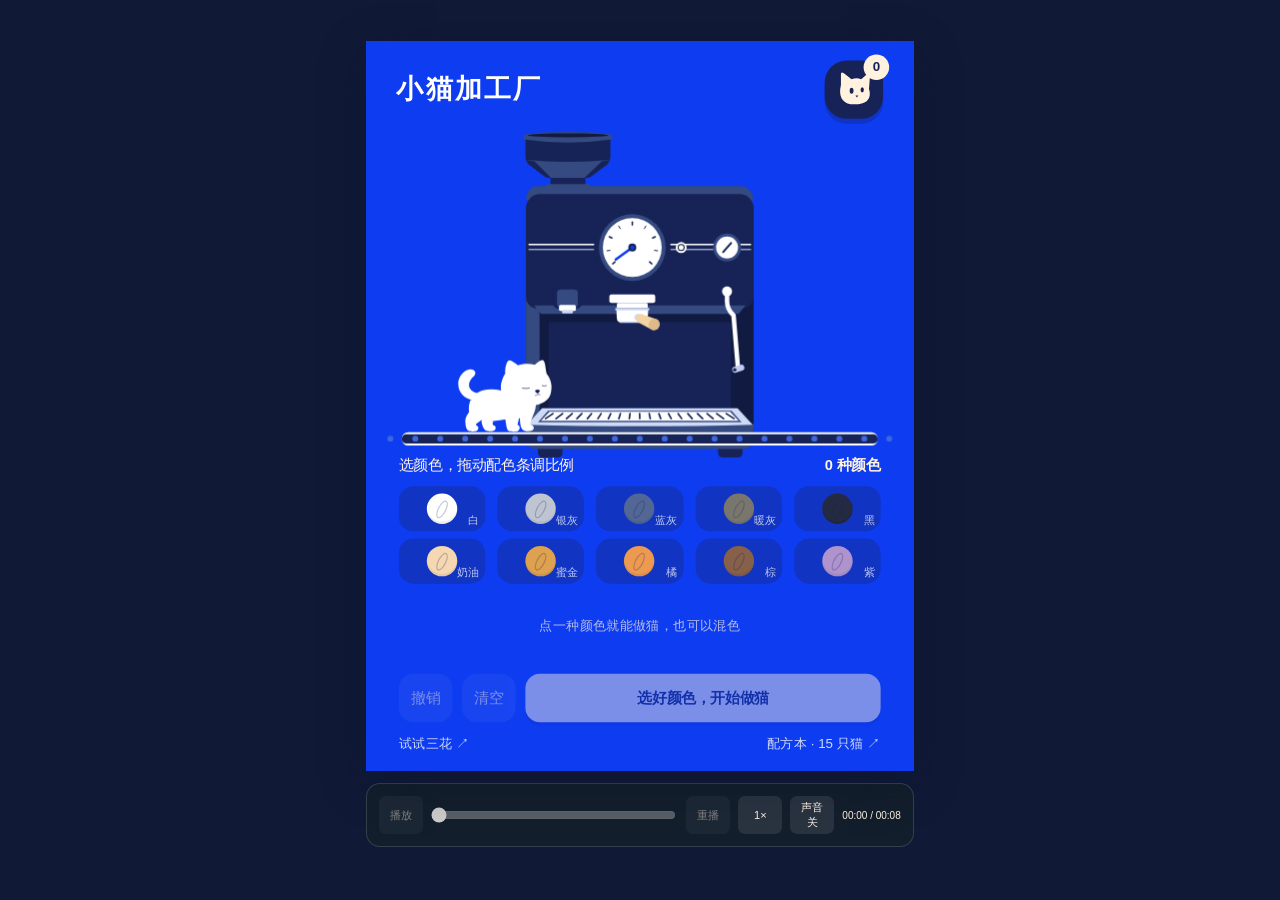
==== 游戏/index.html @ e706a5e5 "精简游戏文案并居中猫卡与关闭按钮" ====
<!doctype html>
<html lang="zh-CN">
<head>
  <meta charset="utf-8">
  <meta name="viewport" content="width=device-width, initial-scale=1, viewport-fit=cover">
  <meta name="theme-color" content="#0E3CF1">
  <title>小猫加工厂 · 调一只你的猫</title>
  <link rel="stylesheet" href="style.css">
</head>
<body>
  <main id="game-shell">
    <div id="factory-viewport"><section id="factory" aria-label="小猫加工厂">
      <canvas id="factory-art" width="900" height="1200" aria-label="咖啡机与等待加工的白猫"></canvas>
      <header class="game-header">
        <div><h1>小猫加工厂</h1></div>
        <button id="collection-open" class="collection-button" aria-label="打开猫饼收藏夹">
          <svg viewBox="0 0 44 44" aria-hidden="true"><path d="M8 19 8 8Q8 5 11 7L19 13Q24 11 29 13L36 7Q38 6 38 10L37 23Q41 37 26 39L18 39Q4 36 8 19Z" fill="currentColor"/><ellipse cx="19" cy="25" rx="2" ry="3" fill="#172356"/><ellipse cx="30" cy="24" rx="1.7" ry="2.7" fill="#172356"/><path d="m23 30 3 0-1.5 2Z" fill="#172356"/></svg>
          <span id="collection-count">0</span>
        </button>
      </header>
      <section id="mix-panel" class="mix-panel" aria-label="豆子色盘">
        <div class="mix-heading"><span id="mix-label">选颜色，拖动配色条调比例</span><strong id="bean-count">0 种颜色</strong></div>
        <div id="palette" class="palette"></div>
        <div id="ratio-controls" class="ratio-controls" aria-label="颜色比例"></div>
        <div class="mix-actions"><button id="undo" class="quiet">撤销</button><button id="clear" class="quiet">清空</button><button id="start" class="primary" disabled>选好颜色，开始做猫</button></div>
        <div class="recipe-links"><button id="try-recipe" class="recipe-tip">试试三花 ↗</button><button id="recipes-open" class="recipe-tip">配方本 · 15 只猫 ↗</button></div>
      </section>
      <section id="making-panel" class="making-panel" hidden>
        <h2 id="making-status">正在磨豆</h2>
        <div id="batch-colors" class="batch-colors"></div>
        <button id="result-open" class="primary" hidden>查看猫卡</button>
        <button id="next-batch" class="quiet" hidden>再做一只</button>
      </section>
    </section></div>
    <div id="game-controls" class="playback" role="group" aria-label="制作过程播放控制">
      <button id="pause" disabled>暂停</button><input id="progress" type="range" min="0" max="8" step="0.01" value="0" aria-label="制作进度" disabled>
      <button id="replay" disabled>重播</button><button id="speed">1×</button><button id="audio" aria-pressed="false">声音关</button><output id="clock">00:00 / 00:08</output>
    </div>
  </main>
  <section id="recipes-modal" class="overlay" role="dialog" aria-modal="true" aria-labelledby="recipes-title" hidden>
    <div class="collection-sheet"><header><div><span class="eyebrow">选一只，调好它的颜色</span><h2 id="recipes-title">配方本</h2></div><button id="recipes-close" class="close" aria-label="关闭配方本">×</button></header>
    <p class="recipe-help">比例接近就能做出来。点击「使用配方」会替你调好颜色，再点开始制作。</p><div id="recipe-list" class="recipe-list"></div></div>
  </section>
  <section id="collection" class="overlay" role="dialog" aria-modal="true" aria-labelledby="collection-title" hidden>
    <div class="collection-sheet"><header><div><span class="eyebrow">每一只，都是你调出来的</span><h2 id="collection-title">猫饼收藏夹</h2></div><button id="collection-close" class="close" aria-label="关闭收藏夹">×</button></header>
      <p id="collection-summary"></p><div id="puck-grid" class="puck-grid"></div><p id="empty-collection">还没有猫饼。<br>调好第一杯颜色，就能带一只回家。</p>
      <nav class="page-nav" aria-label="收藏翻页"><button id="prev-page" class="quiet">上一页</button><span id="page-label">1 / 1</span><button id="next-page" class="quiet">下一页</button></nav>
      <button id="retry-storage" class="quiet" hidden>重试保存收藏</button>
      <p id="storage-note" class="storage-note">收藏保存在当前设备，喜欢的猫卡记得保存。</p>
    </div>
  </section>
  <section id="card-modal" class="overlay card-overlay" role="dialog" aria-modal="true" aria-labelledby="card-heading" hidden>
    <div class="card-sheet"><h2 id="card-heading" class="visually-hidden">你的新朋友</h2>
      <div class="card-frame"><canvas id="cat-card" width="900" height="1200" aria-label="猫咪收藏卡"></canvas><button id="card-close" class="close" aria-label="关闭猫卡">×</button></div>
      <div class="card-actions"><button id="save-card" class="primary">保存猫卡</button><button id="card-next" class="secondary">再做一只</button></div>
      <p id="save-status" aria-live="polite"></p>
    </div>
  </section>
  <div id="toast" role="status" aria-live="polite"></div>
  <img id="coffee-bean-art" src="../assets/coffee-bean.png" alt="" hidden>
  <script src="../timeline.js"></script><script src="rules.js"></script><script src="custom-art.js"></script><script src="../cat.js"></script>
  <script src="../assets/audio/clips.js"></script><script src="../sound.js"></script><script src="../scene.js"></script>
  <script src="storage.js"></script><script src="game.js"></script>
</body>
</html>
---- 游戏/style.css ----
:root{color-scheme:light;font-family:-apple-system,BlinkMacSystemFont,'PingFang SC','Microsoft YaHei',sans-serif;color:#fff;background:#0E3CF1;--navy:#172356;--cream:#FFF3DF}
*{box-sizing:border-box}body{margin:0;min-height:100vh;padding:12px 12px 24px;padding-top:calc(12px + env(safe-area-inset-top,0px));padding-bottom:calc(24px + env(safe-area-inset-bottom,0px))}button,input{font:inherit}button{cursor:pointer;border:0;touch-action:manipulation}button:disabled{cursor:default;opacity:.45}button:focus-visible,input:focus-visible{outline:3px solid #F9CD77;outline-offset:3px}[hidden]{display:none!important}h1,h2,p{margin:0}button{transition:transform .12s,background .12s}button:active:not(:disabled){transform:scale(.96)}
#game-shell{max-width:580px;margin:0 auto}#factory{position:relative;width:100%;aspect-ratio:3/4;isolation:isolate}#factory-art{position:absolute;width:100%;height:100%;left:0;top:0}.game-header{position:absolute;top:16px;left:22px;right:22px;display:flex;align-items:center;justify-content:space-between}.eyebrow{display:block;font-size:10px;letter-spacing:2px;opacity:.65;margin-bottom:5px}h1{font-size:22px;font-weight:650;letter-spacing:2px}.collection-button{position:relative;border-radius:18px;background:#172356;color:var(--cream);width:52px;height:52px;box-shadow:0 4px 0 rgba(17,27,66,.25)}.collection-button svg{width:35px;height:35px}.collection-button span{position:absolute;right:-5px;top:-5px;min-width:21px;height:21px;background:var(--cream);color:var(--navy);border-radius:20px;font-size:11px;line-height:21px;font-weight:700}
.mix-panel{position:absolute;bottom:10px;left:6%;right:6%;color:var(--cream)}.mix-heading{display:flex;align-items:center;justify-content:space-between;font-size:12px;margin-bottom:10px}.mix-heading strong{font-size:15px;font-variant-numeric:tabular-nums}.palette{display:grid;grid-template-columns:repeat(5,1fr);gap:7px 11px}.swatch{position:relative;height:45px;border-radius:12px;background:rgba(23,35,86,.30);display:flex;align-items:center;justify-content:center;color:white}.swatch .color{width:28px;height:28px;border-radius:50%;background:var(--bean);box-shadow:inset 0 -2px 0 rgba(0,0,0,.07)}.swatch .color::after{content:'';display:block;width:5px;height:14px;border:1.2px solid rgba(23,35,86,.26);border-radius:50%;transform:rotate(27deg);margin:6px auto}.swatch small{position:absolute;bottom:2px;right:5px;font-size:9px;opacity:.72}.swatch b{position:absolute;right:2px;top:-3px;background:var(--cream);color:var(--navy);border-radius:12px;font-size:10px;line-height:17px;min-width:17px}.swatch[aria-pressed=true]{box-shadow:inset 0 0 0 1px rgba(255,255,255,.6);background:rgba(255,255,255,.13)}.mix-actions{display:flex;align-items:center;margin-top:11px}.mix-actions>*+*{margin-left:8px}.primary,.secondary,.quiet{min-height:42px;padding:9px 15px;border-radius:12px;font-size:12px}.primary{background:var(--cream);color:var(--navy);font-weight:700;box-shadow:0 3px 0 rgba(17,27,66,.16)}.mix-actions .primary{flex:1;padding-left:4px;padding-right:4px}.quiet{color:inherit;background:rgba(255,255,255,.10);padding-left:10px;padding-right:10px}.secondary{color:var(--cream);background:var(--navy)}.recipe-tip{background:none;color:#CFDAF7;font-size:10px;width:100%;margin-top:9px;min-height:20px}.making-panel{position:absolute;bottom:54px;left:10%;right:10%;text-align:center}.making-panel h2{font-size:22px;margin:10px 0 17px}.making-panel button{margin:14px 4px 0}.batch-colors{display:flex;justify-content:center}.batch-colors span{display:flex;align-items:center;margin:0 8px;font-size:12px}.batch-colors i{width:18px;height:18px;border-radius:50%;margin-right:7px}
.playback{margin-top:8px;display:flex;align-items:center;flex-wrap:wrap;padding:10px 12px;border:1px solid rgba(255,255,255,.15);border-radius:14px;background:rgba(21,32,43,.79);color:#fff5e5;font-size:12px;transition:opacity .18s}.playback>*+*{margin-left:8px}.playback button{background:rgba(255,255,255,.094);color:inherit;border-radius:7px;min-height:38px;flex:0 0 44px;font-size:11px}.playback input{min-width:0;flex:1;height:38px;accent-color:#f3c680;touch-action:none}.playback output{white-space:nowrap;font-size:10px}.playback.is-hidden{opacity:0;pointer-events:none}#audio[aria-pressed=true]{background:#f3c680;color:#172356}
.overlay{position:fixed;z-index:10;inset:0;background:rgba(8,17,55,.62);display:flex;align-items:center;justify-content:center;padding:20px;padding-top:calc(20px + env(safe-area-inset-top,0px));padding-bottom:calc(20px + env(safe-area-inset-bottom,0px));overflow:auto;overscroll-behavior:contain}.collection-sheet{background:#0E3CF1;border:1px solid rgba(255,255,255,.2);border-radius:28px;padding:25px;max-width:590px;width:100%;max-height:100%;overflow:auto;box-shadow:0 20px 100px rgba(0,0,0,.24)}.collection-sheet header,.card-top{display:flex;align-items:center;justify-content:space-between}.collection-sheet h2{font-size:23px}.close{width:44px;height:44px;border-radius:50%;background:rgba(255,255,255,.1);color:inherit;font-size:27px}.collection-sheet header .eyebrow{font-size:9px;letter-spacing:1px}#collection-summary{font-size:12px;opacity:.7;margin:20px 0}.puck-grid{display:grid;grid-template-columns:repeat(5,minmax(0,1fr));gap:22px 5px;min-height:120px}.puck-button{padding:0;border:0;background:none;color:var(--cream);min-height:70px;min-width:0;position:relative}.puck-button canvas{width:100%;height:auto;display:block}.puck-button span{display:block;font-size:10px;white-space:nowrap;overflow:hidden;text-overflow:ellipsis;margin-top:4px}.puck-button small{position:absolute;right:0;top:0;font-size:9px;background:#172356;padding:3px 5px;border-radius:10px}.page-nav{display:flex;justify-content:space-between;align-items:center;margin-top:28px;font-size:12px}.storage-note{font-size:10px;line-height:1.8;opacity:.62;margin-top:20px}.storage-note.warning{color:#F9CD77;opacity:1}#empty-collection{text-align:center;font-size:14px;line-height:2;padding:22px 0}
.card-overlay{z-index:20}.card-sheet{width:370px;width:min(370px,calc((100vh - 160px - env(safe-area-inset-top,0px) - env(safe-area-inset-bottom,0px)) * .75));max-width:100%;display:flex;flex-direction:column;align-items:stretch;flex-shrink:0}.card-frame{position:relative;width:100%;aspect-ratio:3/4}#cat-card{display:block;width:100%;height:auto;aspect-ratio:3/4;border-radius:18px;box-shadow:0 14px 60px rgba(0,0,0,.24)}#card-close{position:absolute;top:6px;right:6px;width:32px;height:32px;border-radius:50%;background:#FFF3DF;color:#172356;font-size:25px;line-height:1;display:grid;place-items:center}.visually-hidden{position:absolute;width:1px;height:1px;padding:0;overflow:hidden;clip:rect(0,0,0,0);white-space:nowrap;border:0}.card-actions{display:flex;margin-top:14px;flex-shrink:0}.card-actions button{flex:1}.card-actions button+button{margin-left:10px}#save-status{text-align:center;font-size:11px;line-height:1.5;min-height:0;margin-top:10px}#save-status:empty{display:none}@supports(height:100dvh){.card-sheet{width:min(370px,calc((100dvh - 160px - env(safe-area-inset-top,0px) - env(safe-area-inset-bottom,0px)) * .75))}}#toast{position:fixed;z-index:30;bottom:30px;left:50%;transform:translate(-50%,12px);background:var(--cream);color:var(--navy);border-radius:12px;padding:12px 18px;font-size:12px;max-width:88vw;opacity:0;pointer-events:none;transition:opacity .18s,transform .18s;box-shadow:0 5px 25px rgba(0,0,0,.15)}#toast.visible{opacity:1;transform:translate(-50%,0)}
@media(max-width:720px){.playback input{order:1}.playback #pause{order:0}.playback #clock{order:2}.playback::after{content:'';flex-basis:100%;height:7px;order:3}.playback #replay{order:4;margin-left:0}.playback #speed{order:5}.playback #audio{order:6}}
@media(max-width:420px){body{padding-left:0;padding-right:0;padding-top:0}.game-header{top:14px;left:22px;right:22px}h1{font-size:19px}.game-header .eyebrow{display:none}.collection-button{width:46px;height:46px}.mix-panel{left:5%;right:5%;bottom:0}.mix-heading{margin-bottom:7px}.palette{gap:5px 9px}.swatch{height:38px}.swatch .color{width:25px;height:25px}.swatch .color::after{margin-top:5px}.mix-actions{margin-top:8px}.recipe-tip{margin-top:5px}.playback{margin:12px 14px 0}.collection-sheet{padding:19px 14px}.overlay{padding-left:12px;padding-right:12px}.making-panel{bottom:40px}}
@media(max-width:350px){.swatch{height:33px}.mix-heading{font-size:10px}.primary,.quiet{min-height:38px;font-size:11px}.recipe-tip{font-size:9px;margin-top:2px}.game-header .eyebrow{font-size:8px}}
@media(hover:none),(pointer:coarse){.playback.is-hidden{opacity:1;pointer-events:auto}}
@media(prefers-reduced-motion:reduce){*{transition:none!important}}
@media(min-width:721px){#game-shell{max-width:580px;max-width:min(580px,max(440px,calc((100vh - 140px)*.75)))}}
/* One fixed design frame: UI and artwork scale together at exactly 3:4. */
:root{background:#101936}body{padding:12px 12px 24px;padding-top:calc(12px + env(safe-area-inset-top,0px));padding-bottom:calc(24px + env(safe-area-inset-bottom,0px))}
#game-shell{max-width:none}#factory-viewport{position:relative;overflow:hidden;background:#0E3CF1;box-shadow:0 12px 45px #080f2540}#factory{width:450px;height:600px;aspect-ratio:3/4;transform-origin:top left;overflow:hidden}
.game-header{top:16px;left:25px;right:25px}h1{font-size:22px}.game-header .eyebrow{display:block;font-size:10px}.collection-button{width:48px;height:48px}
.mix-panel{left:6%;right:6%;bottom:12px}.mix-heading{font-size:12px;margin-bottom:8px}.mix-heading strong{font-size:12px}.palette{gap:6px 10px}.swatch{height:37px}.swatch .color{width:25px;height:25px}.swatch .color::after{margin-top:5px}.swatch b{font-size:9px;min-width:24px;padding:0 3px}.mix-actions{margin-top:9px}.primary,.quiet{min-height:40px;font-size:12px}
.ratio-controls{height:65px;padding-top:7px}.ratio-empty{font-size:11px;opacity:.7;text-align:center;padding-top:20px}.ratio-labels{display:flex;align-items:center;justify-content:space-between;height:30px;font-size:11px}.ratio-labels>span{display:flex;align-items:center;white-space:nowrap}.ratio-labels button{width:26px;height:28px;background:none;color:#CFDAF7;font-size:19px}.ratio-bar{position:relative;display:flex;height:16px;border-radius:8px;box-shadow:0 0 0 1px #ffffff40;margin:5px 0}.ratio-bar>span:first-child{border-radius:8px 0 0 8px}.ratio-bar>span:last-of-type{border-radius:0 8px 8px 0}.ratio-bar>span:only-child{border-radius:8px}.ratio-handle{position:absolute;top:-12px;width:36px;height:40px;padding:0;transform:translateX(-50%);border-radius:12px;background:none;touch-action:none}.ratio-handle::after{content:'';display:block;margin:auto;width:9px;height:28px;background:#FFF3DF;border:2px solid #172356;border-radius:5px;box-shadow:0 2px 5px #17235660}.ratio-handle:active:not(:disabled){transform:translateX(-50%)}
.recipe-links{display:flex;justify-content:space-between}.recipe-tip{width:auto;margin-top:6px;font-size:11px;min-height:22px;padding:0}.recipe-help{font-size:12px;line-height:1.8;opacity:.75;margin:16px 0}.recipe-row{display:flex;align-items:center;justify-content:space-between;gap:10px;padding:14px 0;border-top:1px solid #ffffff26}.recipe-row strong{font-size:14px;font-weight:600}.recipe-row button{white-space:nowrap;font-size:11px;min-height:38px;padding:8px 11px}.recipe-colors{display:flex;flex-wrap:wrap;gap:6px 10px;margin-top:8px;font-size:10px;color:#D8E1FF}.recipe-colors span{display:flex;align-items:center}.recipe-colors i{display:inline-block;width:11px;height:11px;border-radius:50%;margin-right:4px}.playback{margin:12px 0 0}.making-panel{bottom:64px}

/* Center the full game and the card/action group in their available page area. */
body{display:flex;align-items:center;justify-content:center;min-height:100vh;min-height:100dvh}#game-shell{flex-shrink:0}.card-overlay{align-items:center;justify-content:center}
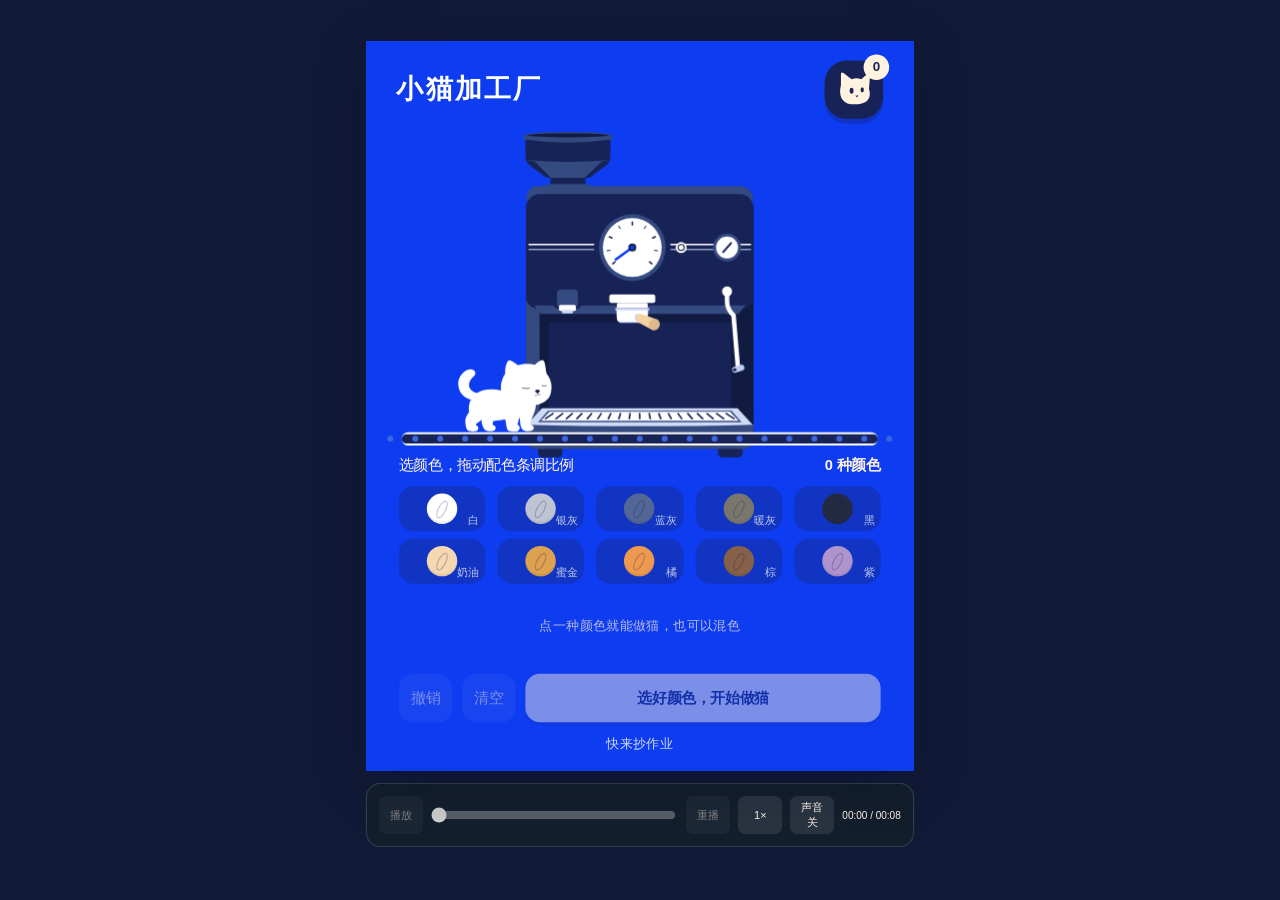
==== commit 5c684ce7: "将底部配方入口精简为居中的快来抄作业" ====
--- a/游戏/index.html
+++ b/游戏/index.html
@@ -23,7 +23,7 @@
         <div id="palette" class="palette"></div>
         <div id="ratio-controls" class="ratio-controls" aria-label="颜色比例"></div>
         <div class="mix-actions"><button id="undo" class="quiet">撤销</button><button id="clear" class="quiet">清空</button><button id="start" class="primary" disabled>选好颜色，开始做猫</button></div>
-        <div class="recipe-links"><button id="try-recipe" class="recipe-tip">试试三花 ↗</button><button id="recipes-open" class="recipe-tip">配方本 · 15 只猫 ↗</button></div>
+        <div class="recipe-links"><button id="recipes-open" class="recipe-tip">快来抄作业</button></div>
       </section>
       <section id="making-panel" class="making-panel" hidden>
         <h2 id="making-status">正在磨豆</h2>
--- a/游戏/style.css
+++ b/游戏/style.css
@@ -17,7 +17,7 @@
 .game-header{top:16px;left:25px;right:25px}h1{font-size:22px}.game-header .eyebrow{display:block;font-size:10px}.collection-button{width:48px;height:48px}
 .mix-panel{left:6%;right:6%;bottom:12px}.mix-heading{font-size:12px;margin-bottom:8px}.mix-heading strong{font-size:12px}.palette{gap:6px 10px}.swatch{height:37px}.swatch .color{width:25px;height:25px}.swatch .color::after{margin-top:5px}.swatch b{font-size:9px;min-width:24px;padding:0 3px}.mix-actions{margin-top:9px}.primary,.quiet{min-height:40px;font-size:12px}
 .ratio-controls{height:65px;padding-top:7px}.ratio-empty{font-size:11px;opacity:.7;text-align:center;padding-top:20px}.ratio-labels{display:flex;align-items:center;justify-content:space-between;height:30px;font-size:11px}.ratio-labels>span{display:flex;align-items:center;white-space:nowrap}.ratio-labels button{width:26px;height:28px;background:none;color:#CFDAF7;font-size:19px}.ratio-bar{position:relative;display:flex;height:16px;border-radius:8px;box-shadow:0 0 0 1px #ffffff40;margin:5px 0}.ratio-bar>span:first-child{border-radius:8px 0 0 8px}.ratio-bar>span:last-of-type{border-radius:0 8px 8px 0}.ratio-bar>span:only-child{border-radius:8px}.ratio-handle{position:absolute;top:-12px;width:36px;height:40px;padding:0;transform:translateX(-50%);border-radius:12px;background:none;touch-action:none}.ratio-handle::after{content:'';display:block;margin:auto;width:9px;height:28px;background:#FFF3DF;border:2px solid #172356;border-radius:5px;box-shadow:0 2px 5px #17235660}.ratio-handle:active:not(:disabled){transform:translateX(-50%)}
-.recipe-links{display:flex;justify-content:space-between}.recipe-tip{width:auto;margin-top:6px;font-size:11px;min-height:22px;padding:0}.recipe-help{font-size:12px;line-height:1.8;opacity:.75;margin:16px 0}.recipe-row{display:flex;align-items:center;justify-content:space-between;gap:10px;padding:14px 0;border-top:1px solid #ffffff26}.recipe-row strong{font-size:14px;font-weight:600}.recipe-row button{white-space:nowrap;font-size:11px;min-height:38px;padding:8px 11px}.recipe-colors{display:flex;flex-wrap:wrap;gap:6px 10px;margin-top:8px;font-size:10px;color:#D8E1FF}.recipe-colors span{display:flex;align-items:center}.recipe-colors i{display:inline-block;width:11px;height:11px;border-radius:50%;margin-right:4px}.playback{margin:12px 0 0}.making-panel{bottom:64px}
+.recipe-links{display:flex;justify-content:center}.recipe-tip{width:auto;margin-top:6px;font-size:11px;min-height:22px;padding:0}.recipe-help{font-size:12px;line-height:1.8;opacity:.75;margin:16px 0}.recipe-row{display:flex;align-items:center;justify-content:space-between;gap:10px;padding:14px 0;border-top:1px solid #ffffff26}.recipe-row strong{font-size:14px;font-weight:600}.recipe-row button{white-space:nowrap;font-size:11px;min-height:38px;padding:8px 11px}.recipe-colors{display:flex;flex-wrap:wrap;gap:6px 10px;margin-top:8px;font-size:10px;color:#D8E1FF}.recipe-colors span{display:flex;align-items:center}.recipe-colors i{display:inline-block;width:11px;height:11px;border-radius:50%;margin-right:4px}.playback{margin:12px 0 0}.making-panel{bottom:64px}
 
 /* Center the full game and the card/action group in their available page area. */
 body{display:flex;align-items:center;justify-content:center;min-height:100vh;min-height:100dvh}#game-shell{flex-shrink:0}.card-overlay{align-items:center;justify-content:center}
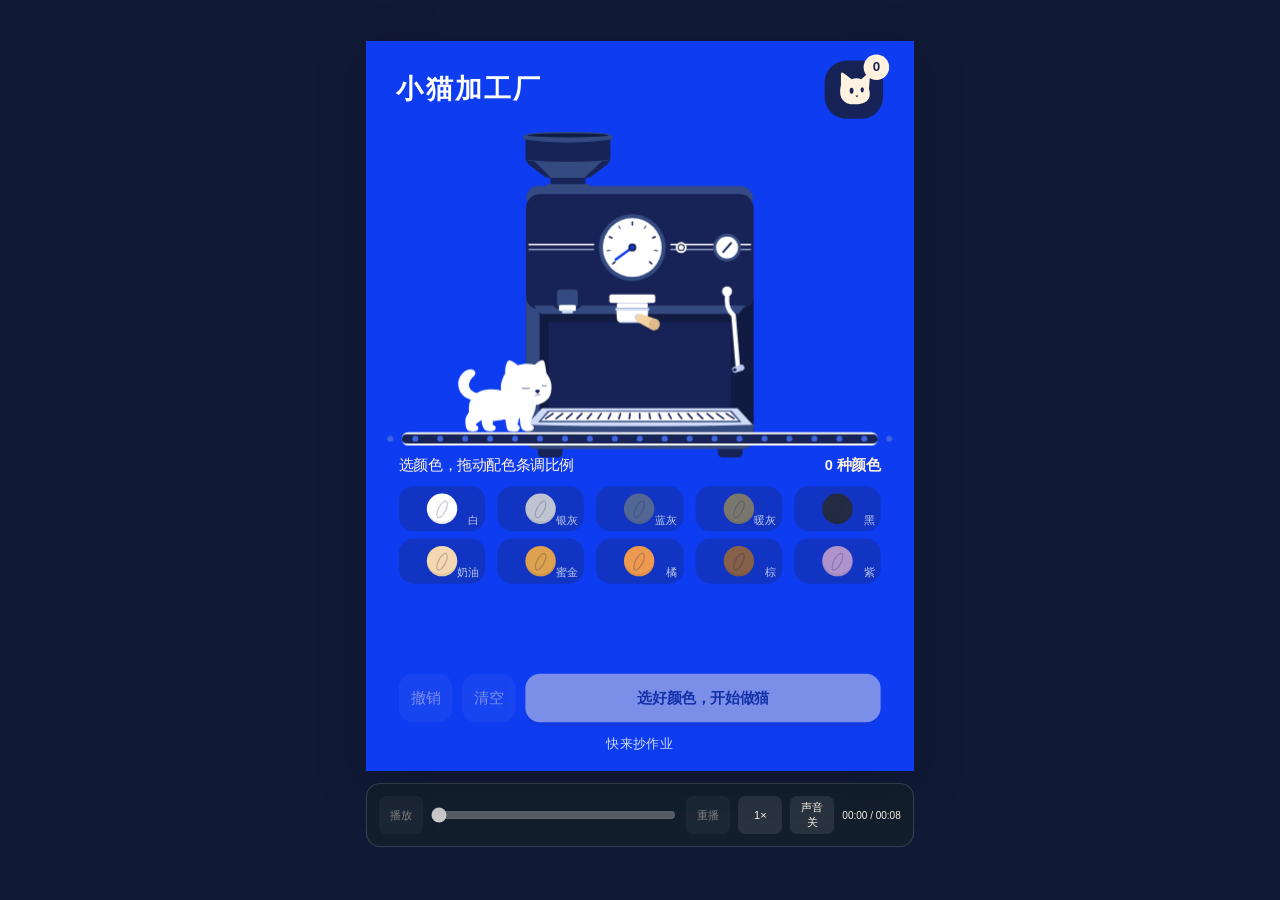
==== commit 34918697: "重排游戏收饼动作并将弹窗限制在竖版画面内" ====
--- a/游戏/index.html
+++ b/游戏/index.html
@@ -13,7 +13,7 @@
       <canvas id="factory-art" width="900" height="1200" aria-label="咖啡机与等待加工的白猫"></canvas>
       <header class="game-header">
         <div><h1>小猫加工厂</h1></div>
-        <button id="collection-open" class="collection-button" aria-label="打开猫饼收藏夹">
+        <button id="collection-open" class="collection-button" aria-label="打开猫咪收藏夹">
           <svg viewBox="0 0 44 44" aria-hidden="true"><path d="M8 19 8 8Q8 5 11 7L19 13Q24 11 29 13L36 7Q38 6 38 10L37 23Q41 37 26 39L18 39Q4 36 8 19Z" fill="currentColor"/><ellipse cx="19" cy="25" rx="2" ry="3" fill="#172356"/><ellipse cx="30" cy="24" rx="1.7" ry="2.7" fill="#172356"/><path d="m23 30 3 0-1.5 2Z" fill="#172356"/></svg>
           <span id="collection-count">0</span>
         </button>
@@ -31,22 +31,17 @@
         <button id="result-open" class="primary" hidden>查看猫卡</button>
         <button id="next-batch" class="quiet" hidden>再做一只</button>
       </section>
-    </section></div>
-    <div id="game-controls" class="playback" role="group" aria-label="制作过程播放控制">
-      <button id="pause" disabled>暂停</button><input id="progress" type="range" min="0" max="8" step="0.01" value="0" aria-label="制作进度" disabled>
-      <button id="replay" disabled>重播</button><button id="speed">1×</button><button id="audio" aria-pressed="false">声音关</button><output id="clock">00:00 / 00:08</output>
-    </div>
-  </main>
+
   <section id="recipes-modal" class="overlay" role="dialog" aria-modal="true" aria-labelledby="recipes-title" hidden>
     <div class="collection-sheet"><header><div><span class="eyebrow">选一只，调好它的颜色</span><h2 id="recipes-title">配方本</h2></div><button id="recipes-close" class="close" aria-label="关闭配方本">×</button></header>
     <p class="recipe-help">比例接近就能做出来。点击「使用配方」会替你调好颜色，再点开始制作。</p><div id="recipe-list" class="recipe-list"></div></div>
   </section>
   <section id="collection" class="overlay" role="dialog" aria-modal="true" aria-labelledby="collection-title" hidden>
-    <div class="collection-sheet"><header><div><span class="eyebrow">每一只，都是你调出来的</span><h2 id="collection-title">猫饼收藏夹</h2></div><button id="collection-close" class="close" aria-label="关闭收藏夹">×</button></header>
+    <div class="collection-sheet"><header><div><h2 id="collection-title">猫咪收藏夹</h2></div><button id="collection-close" class="close" aria-label="关闭收藏夹">×</button></header>
       <p id="collection-summary"></p><div id="puck-grid" class="puck-grid"></div><p id="empty-collection">还没有猫饼。<br>调好第一杯颜色，就能带一只回家。</p>
       <nav class="page-nav" aria-label="收藏翻页"><button id="prev-page" class="quiet">上一页</button><span id="page-label">1 / 1</span><button id="next-page" class="quiet">下一页</button></nav>
       <button id="retry-storage" class="quiet" hidden>重试保存收藏</button>
-      <p id="storage-note" class="storage-note">收藏保存在当前设备，喜欢的猫卡记得保存。</p>
+      <p id="storage-note" class="storage-note" hidden></p>
     </div>
   </section>
   <section id="card-modal" class="overlay card-overlay" role="dialog" aria-modal="true" aria-labelledby="card-heading" hidden>
@@ -56,10 +51,16 @@
       <p id="save-status" aria-live="polite"></p>
     </div>
   </section>
+    </section></div>
+    <div id="game-controls" class="playback" role="group" aria-label="制作过程播放控制">
+      <button id="pause" disabled>暂停</button><input id="progress" type="range" min="0" max="8" step="0.01" value="0" aria-label="制作进度" disabled>
+      <button id="replay" disabled>重播</button><button id="speed">1×</button><button id="audio" aria-pressed="false">声音关</button><output id="clock">00:00 / 00:08</output>
+    </div>
+  </main>
   <div id="toast" role="status" aria-live="polite"></div>
   <img id="coffee-bean-art" src="../assets/coffee-bean.png" alt="" hidden>
   <script src="../timeline.js"></script><script src="rules.js"></script><script src="custom-art.js"></script><script src="../cat.js"></script>
   <script src="../assets/audio/clips.js"></script><script src="../sound.js"></script><script src="../scene.js"></script>
-  <script src="storage.js"></script><script src="game.js"></script>
+  <script src="storage.js"></script><script src="collection-motion.js"></script><script src="game.js"></script>
 </body>
 </html>
--- a/游戏/style.css
+++ b/游戏/style.css
@@ -16,8 +16,16 @@
 #game-shell{max-width:none}#factory-viewport{position:relative;overflow:hidden;background:#0E3CF1;box-shadow:0 12px 45px #080f2540}#factory{width:450px;height:600px;aspect-ratio:3/4;transform-origin:top left;overflow:hidden}
 .game-header{top:16px;left:25px;right:25px}h1{font-size:22px}.game-header .eyebrow{display:block;font-size:10px}.collection-button{width:48px;height:48px}
 .mix-panel{left:6%;right:6%;bottom:12px}.mix-heading{font-size:12px;margin-bottom:8px}.mix-heading strong{font-size:12px}.palette{gap:6px 10px}.swatch{height:37px}.swatch .color{width:25px;height:25px}.swatch .color::after{margin-top:5px}.swatch b{font-size:9px;min-width:24px;padding:0 3px}.mix-actions{margin-top:9px}.primary,.quiet{min-height:40px;font-size:12px}
-.ratio-controls{height:65px;padding-top:7px}.ratio-empty{font-size:11px;opacity:.7;text-align:center;padding-top:20px}.ratio-labels{display:flex;align-items:center;justify-content:space-between;height:30px;font-size:11px}.ratio-labels>span{display:flex;align-items:center;white-space:nowrap}.ratio-labels button{width:26px;height:28px;background:none;color:#CFDAF7;font-size:19px}.ratio-bar{position:relative;display:flex;height:16px;border-radius:8px;box-shadow:0 0 0 1px #ffffff40;margin:5px 0}.ratio-bar>span:first-child{border-radius:8px 0 0 8px}.ratio-bar>span:last-of-type{border-radius:0 8px 8px 0}.ratio-bar>span:only-child{border-radius:8px}.ratio-handle{position:absolute;top:-12px;width:36px;height:40px;padding:0;transform:translateX(-50%);border-radius:12px;background:none;touch-action:none}.ratio-handle::after{content:'';display:block;margin:auto;width:9px;height:28px;background:#FFF3DF;border:2px solid #172356;border-radius:5px;box-shadow:0 2px 5px #17235660}.ratio-handle:active:not(:disabled){transform:translateX(-50%)}
+.ratio-controls{height:65px;padding-top:7px}.ratio-labels{display:flex;align-items:center;justify-content:space-between;height:30px;font-size:11px}.ratio-labels>span{display:flex;align-items:center;white-space:nowrap}.ratio-labels button{width:26px;height:28px;background:none;color:#CFDAF7;font-size:19px}.ratio-bar{position:relative;display:flex;height:16px;border-radius:8px;box-shadow:0 0 0 1px #ffffff40;margin:5px 0}.ratio-bar>span:first-child{border-radius:8px 0 0 8px}.ratio-bar>span:last-of-type{border-radius:0 8px 8px 0}.ratio-bar>span:only-child{border-radius:8px}.ratio-handle{position:absolute;top:-12px;width:36px;height:40px;padding:0;transform:translateX(-50%);border-radius:12px;background:none;touch-action:none}.ratio-handle::after{content:'';display:block;margin:auto;width:9px;height:28px;background:#FFF3DF;border:2px solid #172356;border-radius:5px;box-shadow:0 2px 5px #17235660}.ratio-handle:active:not(:disabled){transform:translateX(-50%)}
 .recipe-links{display:flex;justify-content:center}.recipe-tip{width:auto;margin-top:6px;font-size:11px;min-height:22px;padding:0}.recipe-help{font-size:12px;line-height:1.8;opacity:.75;margin:16px 0}.recipe-row{display:flex;align-items:center;justify-content:space-between;gap:10px;padding:14px 0;border-top:1px solid #ffffff26}.recipe-row strong{font-size:14px;font-weight:600}.recipe-row button{white-space:nowrap;font-size:11px;min-height:38px;padding:8px 11px}.recipe-colors{display:flex;flex-wrap:wrap;gap:6px 10px;margin-top:8px;font-size:10px;color:#D8E1FF}.recipe-colors span{display:flex;align-items:center}.recipe-colors i{display:inline-block;width:11px;height:11px;border-radius:50%;margin-right:4px}.playback{margin:12px 0 0}.making-panel{bottom:64px}
 
 /* Center the full game and the card/action group in their available page area. */
 body{display:flex;align-items:center;justify-content:center;min-height:100vh;min-height:100dvh}#game-shell{flex-shrink:0}.card-overlay{align-items:center;justify-content:center}
+
+/* Dialogs live inside the same 450 × 600 frame and scale with the game. */
+#factory>.overlay{position:absolute;inset:0;padding:18px;overflow:hidden}
+#factory .collection-sheet{max-width:100%;max-height:100%;padding:20px;border-radius:24px}
+#factory .collection-sheet h2{font-size:22px}
+#factory .card-sheet{width:340px;max-width:100%;max-height:100%;overflow:auto}
+#factory .card-actions button{min-width:0}
+#collection-open{transform:scale(var(--receive-scale,1));box-shadow:0 0 0 var(--receive-ring,0px) #fff3df30;transition:none}
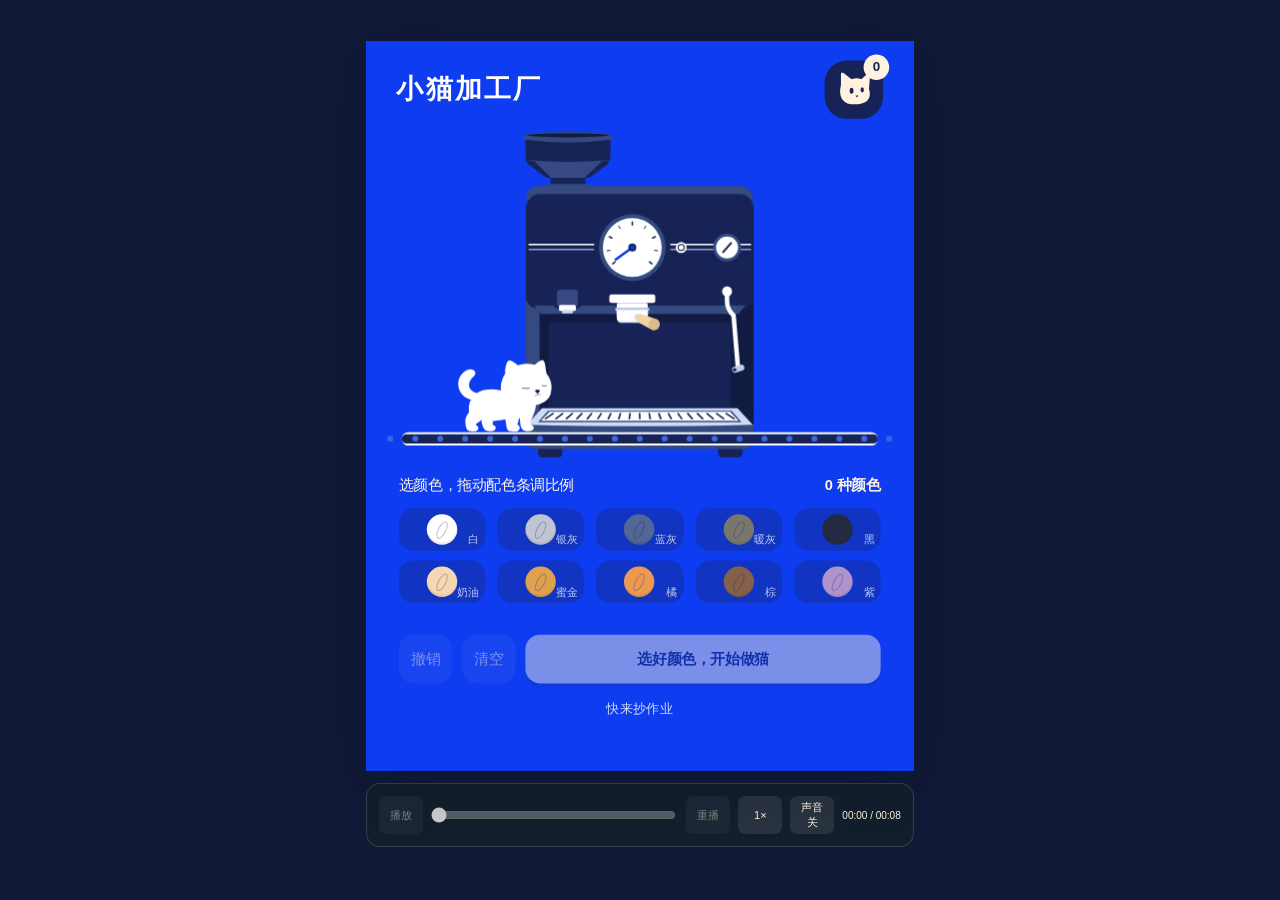
==== commit 4da80890: "精简配方本说明并禁用已收藏猫的配方按钮" ====
--- a/游戏/index.html
+++ b/游戏/index.html
@@ -26,15 +26,14 @@
         <div class="recipe-links"><button id="recipes-open" class="recipe-tip">快来抄作业</button></div>
       </section>
       <section id="making-panel" class="making-panel" hidden>
-        <h2 id="making-status">正在磨豆</h2>
         <div id="batch-colors" class="batch-colors"></div>
         <button id="result-open" class="primary" hidden>查看猫卡</button>
         <button id="next-batch" class="quiet" hidden>再做一只</button>
       </section>
 
   <section id="recipes-modal" class="overlay" role="dialog" aria-modal="true" aria-labelledby="recipes-title" hidden>
-    <div class="collection-sheet"><header><div><span class="eyebrow">选一只，调好它的颜色</span><h2 id="recipes-title">配方本</h2></div><button id="recipes-close" class="close" aria-label="关闭配方本">×</button></header>
-    <p class="recipe-help">比例接近就能做出来。点击「使用配方」会替你调好颜色，再点开始制作。</p><div id="recipe-list" class="recipe-list"></div></div>
+    <div class="collection-sheet"><header><div><h2 id="recipes-title">配方本</h2></div><button id="recipes-close" class="close" aria-label="关闭配方本">×</button></header>
+    <div id="recipe-list" class="recipe-list"></div></div>
   </section>
   <section id="collection" class="overlay" role="dialog" aria-modal="true" aria-labelledby="collection-title" hidden>
     <div class="collection-sheet"><header><div><h2 id="collection-title">猫咪收藏夹</h2></div><button id="collection-close" class="close" aria-label="关闭收藏夹">×</button></header>
--- a/游戏/style.css
+++ b/游戏/style.css
@@ -1,7 +1,7 @@
 :root{color-scheme:light;font-family:-apple-system,BlinkMacSystemFont,'PingFang SC','Microsoft YaHei',sans-serif;color:#fff;background:#0E3CF1;--navy:#172356;--cream:#FFF3DF}
 *{box-sizing:border-box}body{margin:0;min-height:100vh;padding:12px 12px 24px;padding-top:calc(12px + env(safe-area-inset-top,0px));padding-bottom:calc(24px + env(safe-area-inset-bottom,0px))}button,input{font:inherit}button{cursor:pointer;border:0;touch-action:manipulation}button:disabled{cursor:default;opacity:.45}button:focus-visible,input:focus-visible{outline:3px solid #F9CD77;outline-offset:3px}[hidden]{display:none!important}h1,h2,p{margin:0}button{transition:transform .12s,background .12s}button:active:not(:disabled){transform:scale(.96)}
 #game-shell{max-width:580px;margin:0 auto}#factory{position:relative;width:100%;aspect-ratio:3/4;isolation:isolate}#factory-art{position:absolute;width:100%;height:100%;left:0;top:0}.game-header{position:absolute;top:16px;left:22px;right:22px;display:flex;align-items:center;justify-content:space-between}.eyebrow{display:block;font-size:10px;letter-spacing:2px;opacity:.65;margin-bottom:5px}h1{font-size:22px;font-weight:650;letter-spacing:2px}.collection-button{position:relative;border-radius:18px;background:#172356;color:var(--cream);width:52px;height:52px;box-shadow:0 4px 0 rgba(17,27,66,.25)}.collection-button svg{width:35px;height:35px}.collection-button span{position:absolute;right:-5px;top:-5px;min-width:21px;height:21px;background:var(--cream);color:var(--navy);border-radius:20px;font-size:11px;line-height:21px;font-weight:700}
-.mix-panel{position:absolute;bottom:10px;left:6%;right:6%;color:var(--cream)}.mix-heading{display:flex;align-items:center;justify-content:space-between;font-size:12px;margin-bottom:10px}.mix-heading strong{font-size:15px;font-variant-numeric:tabular-nums}.palette{display:grid;grid-template-columns:repeat(5,1fr);gap:7px 11px}.swatch{position:relative;height:45px;border-radius:12px;background:rgba(23,35,86,.30);display:flex;align-items:center;justify-content:center;color:white}.swatch .color{width:28px;height:28px;border-radius:50%;background:var(--bean);box-shadow:inset 0 -2px 0 rgba(0,0,0,.07)}.swatch .color::after{content:'';display:block;width:5px;height:14px;border:1.2px solid rgba(23,35,86,.26);border-radius:50%;transform:rotate(27deg);margin:6px auto}.swatch small{position:absolute;bottom:2px;right:5px;font-size:9px;opacity:.72}.swatch b{position:absolute;right:2px;top:-3px;background:var(--cream);color:var(--navy);border-radius:12px;font-size:10px;line-height:17px;min-width:17px}.swatch[aria-pressed=true]{box-shadow:inset 0 0 0 1px rgba(255,255,255,.6);background:rgba(255,255,255,.13)}.mix-actions{display:flex;align-items:center;margin-top:11px}.mix-actions>*+*{margin-left:8px}.primary,.secondary,.quiet{min-height:42px;padding:9px 15px;border-radius:12px;font-size:12px}.primary{background:var(--cream);color:var(--navy);font-weight:700;box-shadow:0 3px 0 rgba(17,27,66,.16)}.mix-actions .primary{flex:1;padding-left:4px;padding-right:4px}.quiet{color:inherit;background:rgba(255,255,255,.10);padding-left:10px;padding-right:10px}.secondary{color:var(--cream);background:var(--navy)}.recipe-tip{background:none;color:#CFDAF7;font-size:10px;width:100%;margin-top:9px;min-height:20px}.making-panel{position:absolute;bottom:54px;left:10%;right:10%;text-align:center}.making-panel h2{font-size:22px;margin:10px 0 17px}.making-panel button{margin:14px 4px 0}.batch-colors{display:flex;justify-content:center}.batch-colors span{display:flex;align-items:center;margin:0 8px;font-size:12px}.batch-colors i{width:18px;height:18px;border-radius:50%;margin-right:7px}
+.mix-panel{position:absolute;bottom:10px;left:6%;right:6%;color:var(--cream)}.mix-heading{display:flex;align-items:center;justify-content:space-between;font-size:12px;margin-bottom:10px}.mix-heading strong{font-size:15px;font-variant-numeric:tabular-nums}.palette{display:grid;grid-template-columns:repeat(5,1fr);gap:7px 11px}.swatch{position:relative;height:45px;border-radius:12px;background:rgba(23,35,86,.30);display:flex;align-items:center;justify-content:center;color:white}.swatch .color{width:28px;height:28px;border-radius:50%;background:var(--bean);box-shadow:inset 0 -2px 0 rgba(0,0,0,.07)}.swatch .color::after{content:'';display:block;width:5px;height:14px;border:1.2px solid rgba(23,35,86,.26);border-radius:50%;transform:rotate(27deg);margin:6px auto}.swatch small{position:absolute;bottom:2px;right:5px;font-size:9px;opacity:.72}.swatch b{position:absolute;right:2px;top:-3px;background:var(--cream);color:var(--navy);border-radius:12px;font-size:10px;line-height:17px;min-width:17px}.swatch[aria-pressed=true]{box-shadow:inset 0 0 0 1px rgba(255,255,255,.6);background:rgba(255,255,255,.13)}.mix-actions{display:flex;align-items:center;margin-top:11px}.mix-actions>*+*{margin-left:8px}.primary,.secondary,.quiet{min-height:42px;padding:9px 15px;border-radius:12px;font-size:12px}.primary{background:var(--cream);color:var(--navy);font-weight:700;box-shadow:0 3px 0 rgba(17,27,66,.16)}.mix-actions .primary{flex:1;padding-left:4px;padding-right:4px}.quiet{color:inherit;background:rgba(255,255,255,.10);padding-left:10px;padding-right:10px}.secondary{color:var(--cream);background:var(--navy)}.recipe-tip{background:none;color:#CFDAF7;font-size:10px;width:100%;margin-top:9px;min-height:20px}.making-panel{position:absolute;bottom:54px;left:10%;right:10%;text-align:center}.making-panel button{margin:22px 4px 0}.batch-colors{display:flex;justify-content:center;gap:24px}.batch-colors span{display:flex;flex-direction:column;align-items:center;gap:10px;min-width:88px;font-size:14px;line-height:20px;font-weight:500;white-space:nowrap}.batch-colors i{display:block;width:38px;height:38px;flex-shrink:0;border-radius:50%}
 .playback{margin-top:8px;display:flex;align-items:center;flex-wrap:wrap;padding:10px 12px;border:1px solid rgba(255,255,255,.15);border-radius:14px;background:rgba(21,32,43,.79);color:#fff5e5;font-size:12px;transition:opacity .18s}.playback>*+*{margin-left:8px}.playback button{background:rgba(255,255,255,.094);color:inherit;border-radius:7px;min-height:38px;flex:0 0 44px;font-size:11px}.playback input{min-width:0;flex:1;height:38px;accent-color:#f3c680;touch-action:none}.playback output{white-space:nowrap;font-size:10px}.playback.is-hidden{opacity:0;pointer-events:none}#audio[aria-pressed=true]{background:#f3c680;color:#172356}
 .overlay{position:fixed;z-index:10;inset:0;background:rgba(8,17,55,.62);display:flex;align-items:center;justify-content:center;padding:20px;padding-top:calc(20px + env(safe-area-inset-top,0px));padding-bottom:calc(20px + env(safe-area-inset-bottom,0px));overflow:auto;overscroll-behavior:contain}.collection-sheet{background:#0E3CF1;border:1px solid rgba(255,255,255,.2);border-radius:28px;padding:25px;max-width:590px;width:100%;max-height:100%;overflow:auto;box-shadow:0 20px 100px rgba(0,0,0,.24)}.collection-sheet header,.card-top{display:flex;align-items:center;justify-content:space-between}.collection-sheet h2{font-size:23px}.close{width:44px;height:44px;border-radius:50%;background:rgba(255,255,255,.1);color:inherit;font-size:27px}.collection-sheet header .eyebrow{font-size:9px;letter-spacing:1px}#collection-summary{font-size:12px;opacity:.7;margin:20px 0}.puck-grid{display:grid;grid-template-columns:repeat(5,minmax(0,1fr));gap:22px 5px;min-height:120px}.puck-button{padding:0;border:0;background:none;color:var(--cream);min-height:70px;min-width:0;position:relative}.puck-button canvas{width:100%;height:auto;display:block}.puck-button span{display:block;font-size:10px;white-space:nowrap;overflow:hidden;text-overflow:ellipsis;margin-top:4px}.puck-button small{position:absolute;right:0;top:0;font-size:9px;background:#172356;padding:3px 5px;border-radius:10px}.page-nav{display:flex;justify-content:space-between;align-items:center;margin-top:28px;font-size:12px}.storage-note{font-size:10px;line-height:1.8;opacity:.62;margin-top:20px}.storage-note.warning{color:#F9CD77;opacity:1}#empty-collection{text-align:center;font-size:14px;line-height:2;padding:22px 0}
 .card-overlay{z-index:20}.card-sheet{width:370px;width:min(370px,calc((100vh - 160px - env(safe-area-inset-top,0px) - env(safe-area-inset-bottom,0px)) * .75));max-width:100%;display:flex;flex-direction:column;align-items:stretch;flex-shrink:0}.card-frame{position:relative;width:100%;aspect-ratio:3/4}#cat-card{display:block;width:100%;height:auto;aspect-ratio:3/4;border-radius:18px;box-shadow:0 14px 60px rgba(0,0,0,.24)}#card-close{position:absolute;top:6px;right:6px;width:32px;height:32px;border-radius:50%;background:#FFF3DF;color:#172356;font-size:25px;line-height:1;display:grid;place-items:center}.visually-hidden{position:absolute;width:1px;height:1px;padding:0;overflow:hidden;clip:rect(0,0,0,0);white-space:nowrap;border:0}.card-actions{display:flex;margin-top:14px;flex-shrink:0}.card-actions button{flex:1}.card-actions button+button{margin-left:10px}#save-status{text-align:center;font-size:11px;line-height:1.5;min-height:0;margin-top:10px}#save-status:empty{display:none}@supports(height:100dvh){.card-sheet{width:min(370px,calc((100dvh - 160px - env(safe-area-inset-top,0px) - env(safe-area-inset-bottom,0px)) * .75))}}#toast{position:fixed;z-index:30;bottom:30px;left:50%;transform:translate(-50%,12px);background:var(--cream);color:var(--navy);border-radius:12px;padding:12px 18px;font-size:12px;max-width:88vw;opacity:0;pointer-events:none;transition:opacity .18s,transform .18s;box-shadow:0 5px 25px rgba(0,0,0,.15)}#toast.visible{opacity:1;transform:translate(-50%,0)}
@@ -15,9 +15,9 @@
 :root{background:#101936}body{padding:12px 12px 24px;padding-top:calc(12px + env(safe-area-inset-top,0px));padding-bottom:calc(24px + env(safe-area-inset-bottom,0px))}
 #game-shell{max-width:none}#factory-viewport{position:relative;overflow:hidden;background:#0E3CF1;box-shadow:0 12px 45px #080f2540}#factory{width:450px;height:600px;aspect-ratio:3/4;transform-origin:top left;overflow:hidden}
 .game-header{top:16px;left:25px;right:25px}h1{font-size:22px}.game-header .eyebrow{display:block;font-size:10px}.collection-button{width:48px;height:48px}
-.mix-panel{left:6%;right:6%;bottom:12px}.mix-heading{font-size:12px;margin-bottom:8px}.mix-heading strong{font-size:12px}.palette{gap:6px 10px}.swatch{height:37px}.swatch .color{width:25px;height:25px}.swatch .color::after{margin-top:5px}.swatch b{font-size:9px;min-width:24px;padding:0 3px}.mix-actions{margin-top:9px}.primary,.quiet{min-height:40px;font-size:12px}
-.ratio-controls{height:65px;padding-top:7px}.ratio-labels{display:flex;align-items:center;justify-content:space-between;height:30px;font-size:11px}.ratio-labels>span{display:flex;align-items:center;white-space:nowrap}.ratio-labels button{width:26px;height:28px;background:none;color:#CFDAF7;font-size:19px}.ratio-bar{position:relative;display:flex;height:16px;border-radius:8px;box-shadow:0 0 0 1px #ffffff40;margin:5px 0}.ratio-bar>span:first-child{border-radius:8px 0 0 8px}.ratio-bar>span:last-of-type{border-radius:0 8px 8px 0}.ratio-bar>span:only-child{border-radius:8px}.ratio-handle{position:absolute;top:-12px;width:36px;height:40px;padding:0;transform:translateX(-50%);border-radius:12px;background:none;touch-action:none}.ratio-handle::after{content:'';display:block;margin:auto;width:9px;height:28px;background:#FFF3DF;border:2px solid #172356;border-radius:5px;box-shadow:0 2px 5px #17235660}.ratio-handle:active:not(:disabled){transform:translateX(-50%)}
-.recipe-links{display:flex;justify-content:center}.recipe-tip{width:auto;margin-top:6px;font-size:11px;min-height:22px;padding:0}.recipe-help{font-size:12px;line-height:1.8;opacity:.75;margin:16px 0}.recipe-row{display:flex;align-items:center;justify-content:space-between;gap:10px;padding:14px 0;border-top:1px solid #ffffff26}.recipe-row strong{font-size:14px;font-weight:600}.recipe-row button{white-space:nowrap;font-size:11px;min-height:38px;padding:8px 11px}.recipe-colors{display:flex;flex-wrap:wrap;gap:6px 10px;margin-top:8px;font-size:10px;color:#D8E1FF}.recipe-colors span{display:flex;align-items:center}.recipe-colors i{display:inline-block;width:11px;height:11px;border-radius:50%;margin-right:4px}.playback{margin:12px 0 0}.making-panel{bottom:64px}
+.mix-panel{left:6%;right:6%;top:356px;bottom:auto}.mix-heading{font-size:12px;line-height:18px;margin-bottom:10px}.mix-heading strong{font-size:12px}.palette{gap:8px 10px}.swatch{height:35px}.swatch .color{width:25px;height:25px}.swatch .color::after{margin-top:5px}.swatch b{font-size:9px;min-width:24px;padding:0 3px}.mix-actions{margin-top:10px}.primary,.quiet{min-height:40px;font-size:12px}
+.ratio-controls{height:44px;padding-top:2px}.ratio-controls:empty{height:16px;padding:0}.ratio-labels{display:flex;align-items:center;justify-content:space-between;height:24px;font-size:11px}.ratio-labels>span{display:flex;align-items:center;white-space:nowrap}.ratio-labels button{width:26px;height:28px;background:none;color:#CFDAF7;font-size:19px}.ratio-bar{position:relative;display:flex;height:12px;border-radius:8px;box-shadow:0 0 0 1px #ffffff40;margin:4px 0 0}.ratio-bar>span:first-child{border-radius:8px 0 0 8px}.ratio-bar>span:last-of-type{border-radius:0 8px 8px 0}.ratio-bar>span:only-child{border-radius:8px}.ratio-handle{position:absolute;top:-12px;width:36px;height:40px;padding:0;transform:translateX(-50%);border-radius:12px;background:none;touch-action:none}.ratio-handle::after{content:'';display:block;margin:auto;width:9px;height:28px;background:#FFF3DF;border:2px solid #172356;border-radius:5px;box-shadow:0 2px 5px #17235660}.ratio-handle:active:not(:disabled){transform:translateX(-50%)}
+.recipe-links{display:flex;justify-content:center}.recipe-tip{width:auto;margin-top:8px;font-size:11px;min-height:24px;padding:0}.recipe-list{margin-top:16px}.recipe-row{display:flex;align-items:center;justify-content:space-between;gap:10px;padding:14px 0;border-top:1px solid #ffffff26}.recipe-row strong{font-size:14px;font-weight:600}.recipe-row button{white-space:nowrap;font-size:11px;min-height:38px;padding:8px 11px}.recipe-colors{display:flex;flex-wrap:wrap;gap:6px 10px;margin-top:8px;font-size:10px;color:#D8E1FF}.recipe-colors span{display:flex;align-items:center}.recipe-colors i{display:inline-block;width:11px;height:11px;border-radius:50%;margin-right:4px}.playback{margin:12px 0 0}.making-panel{top:432px;bottom:auto;left:6%;right:6%}
 
 /* Center the full game and the card/action group in their available page area. */
 body{display:flex;align-items:center;justify-content:center;min-height:100vh;min-height:100dvh}#game-shell{flex-shrink:0}.card-overlay{align-items:center;justify-content:center}
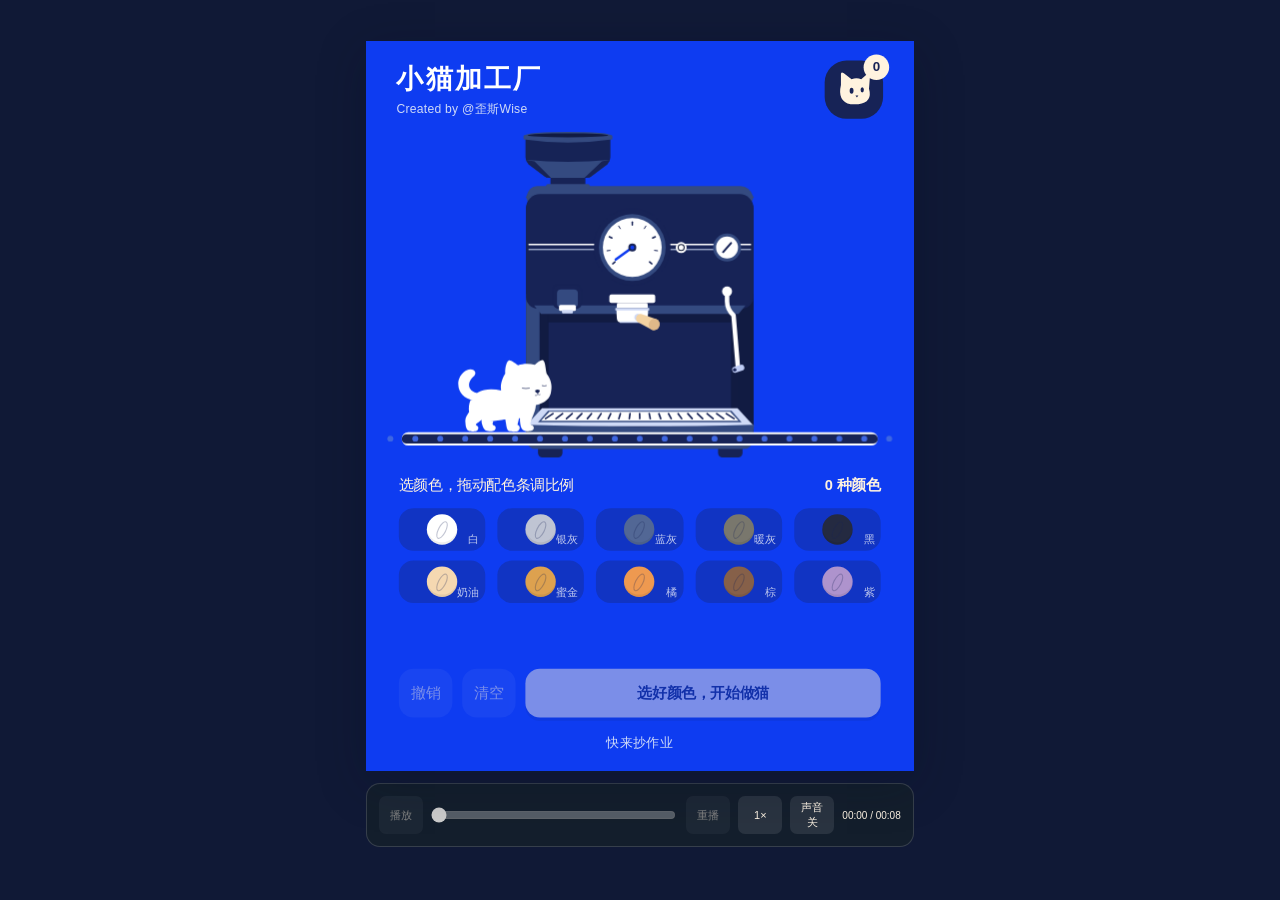
==== commit a9cd8294: "添加作者署名并固定选色区纵向间距" ====
--- a/游戏/index.html
+++ b/游戏/index.html
@@ -12,7 +12,7 @@
     <div id="factory-viewport"><section id="factory" aria-label="小猫加工厂">
       <canvas id="factory-art" width="900" height="1200" aria-label="咖啡机与等待加工的白猫"></canvas>
       <header class="game-header">
-        <div><h1>小猫加工厂</h1></div>
+        <div><h1>小猫加工厂</h1><p class="author-credit">Created by @歪斯Wise</p></div>
         <button id="collection-open" class="collection-button" aria-label="打开猫咪收藏夹">
           <svg viewBox="0 0 44 44" aria-hidden="true"><path d="M8 19 8 8Q8 5 11 7L19 13Q24 11 29 13L36 7Q38 6 38 10L37 23Q41 37 26 39L18 39Q4 36 8 19Z" fill="currentColor"/><ellipse cx="19" cy="25" rx="2" ry="3" fill="#172356"/><ellipse cx="30" cy="24" rx="1.7" ry="2.7" fill="#172356"/><path d="m23 30 3 0-1.5 2Z" fill="#172356"/></svg>
           <span id="collection-count">0</span>
--- a/游戏/style.css
+++ b/游戏/style.css
@@ -14,9 +14,10 @@
 /* One fixed design frame: UI and artwork scale together at exactly 3:4. */
 :root{background:#101936}body{padding:12px 12px 24px;padding-top:calc(12px + env(safe-area-inset-top,0px));padding-bottom:calc(24px + env(safe-area-inset-bottom,0px))}
 #game-shell{max-width:none}#factory-viewport{position:relative;overflow:hidden;background:#0E3CF1;box-shadow:0 12px 45px #080f2540}#factory{width:450px;height:600px;aspect-ratio:3/4;transform-origin:top left;overflow:hidden}
-.game-header{top:16px;left:25px;right:25px}h1{font-size:22px}.game-header .eyebrow{display:block;font-size:10px}.collection-button{width:48px;height:48px}
-.mix-panel{left:6%;right:6%;top:356px;bottom:auto}.mix-heading{font-size:12px;line-height:18px;margin-bottom:10px}.mix-heading strong{font-size:12px}.palette{gap:8px 10px}.swatch{height:35px}.swatch .color{width:25px;height:25px}.swatch .color::after{margin-top:5px}.swatch b{font-size:9px;min-width:24px;padding:0 3px}.mix-actions{margin-top:10px}.primary,.quiet{min-height:40px;font-size:12px}
-.ratio-controls{height:44px;padding-top:2px}.ratio-controls:empty{height:16px;padding:0}.ratio-labels{display:flex;align-items:center;justify-content:space-between;height:24px;font-size:11px}.ratio-labels>span{display:flex;align-items:center;white-space:nowrap}.ratio-labels button{width:26px;height:28px;background:none;color:#CFDAF7;font-size:19px}.ratio-bar{position:relative;display:flex;height:12px;border-radius:8px;box-shadow:0 0 0 1px #ffffff40;margin:4px 0 0}.ratio-bar>span:first-child{border-radius:8px 0 0 8px}.ratio-bar>span:last-of-type{border-radius:0 8px 8px 0}.ratio-bar>span:only-child{border-radius:8px}.ratio-handle{position:absolute;top:-12px;width:36px;height:40px;padding:0;transform:translateX(-50%);border-radius:12px;background:none;touch-action:none}.ratio-handle::after{content:'';display:block;margin:auto;width:9px;height:28px;background:#FFF3DF;border:2px solid #172356;border-radius:5px;box-shadow:0 2px 5px #17235660}.ratio-handle:active:not(:disabled){transform:translateX(-50%)}
+.game-header{top:16px;left:25px;right:25px}h1{font-size:22px}.game-header h1{line-height:28px}.author-credit{margin-top:3px;font-size:10px;line-height:14px;color:#CFDAF7;letter-spacing:.2px}.game-header .eyebrow{display:block;font-size:10px}.collection-button{width:48px;height:48px}
+/* Keep the palette, ratio area and bottom actions in place as colors change. */
+.mix-panel{left:6%;right:6%;top:356px;bottom:12px;display:flex;flex-direction:column}.mix-panel>*{flex-shrink:0}.mix-heading{font-size:12px;line-height:18px;margin-bottom:10px}.mix-heading strong{font-size:12px}.palette{gap:8px 10px}.swatch{height:35px}.swatch .color{width:25px;height:25px}.swatch .color::after{margin-top:5px}.swatch b{font-size:9px;min-width:24px;padding:0 3px}.mix-actions{margin-top:auto}.primary,.quiet{min-height:40px;font-size:12px}
+.ratio-controls{height:54px;padding-top:2px}.ratio-labels{display:flex;align-items:center;justify-content:space-between;height:24px;font-size:11px}.ratio-labels>span{display:flex;align-items:center;white-space:nowrap}.ratio-labels button{width:26px;height:28px;background:none;color:#CFDAF7;font-size:19px}.ratio-bar{position:relative;display:flex;height:12px;border-radius:8px;box-shadow:0 0 0 1px #ffffff40;margin:4px 0 0}.ratio-bar>span:first-child{border-radius:8px 0 0 8px}.ratio-bar>span:last-of-type{border-radius:0 8px 8px 0}.ratio-bar>span:only-child{border-radius:8px}.ratio-handle{position:absolute;top:-12px;width:36px;height:36px;padding:0;transform:translateX(-50%);border-radius:12px;background:none;touch-action:none}.ratio-handle::after{content:'';display:block;margin:auto;width:9px;height:28px;background:#FFF3DF;border:2px solid #172356;border-radius:5px;box-shadow:0 2px 5px #17235660}.ratio-handle:active:not(:disabled){transform:translateX(-50%)}
 .recipe-links{display:flex;justify-content:center}.recipe-tip{width:auto;margin-top:8px;font-size:11px;min-height:24px;padding:0}.recipe-list{margin-top:16px}.recipe-row{display:flex;align-items:center;justify-content:space-between;gap:10px;padding:14px 0;border-top:1px solid #ffffff26}.recipe-row strong{font-size:14px;font-weight:600}.recipe-row button{white-space:nowrap;font-size:11px;min-height:38px;padding:8px 11px}.recipe-colors{display:flex;flex-wrap:wrap;gap:6px 10px;margin-top:8px;font-size:10px;color:#D8E1FF}.recipe-colors span{display:flex;align-items:center}.recipe-colors i{display:inline-block;width:11px;height:11px;border-radius:50%;margin-right:4px}.playback{margin:12px 0 0}.making-panel{top:432px;bottom:auto;left:6%;right:6%}
 
 /* Center the full game and the card/action group in their available page area. */
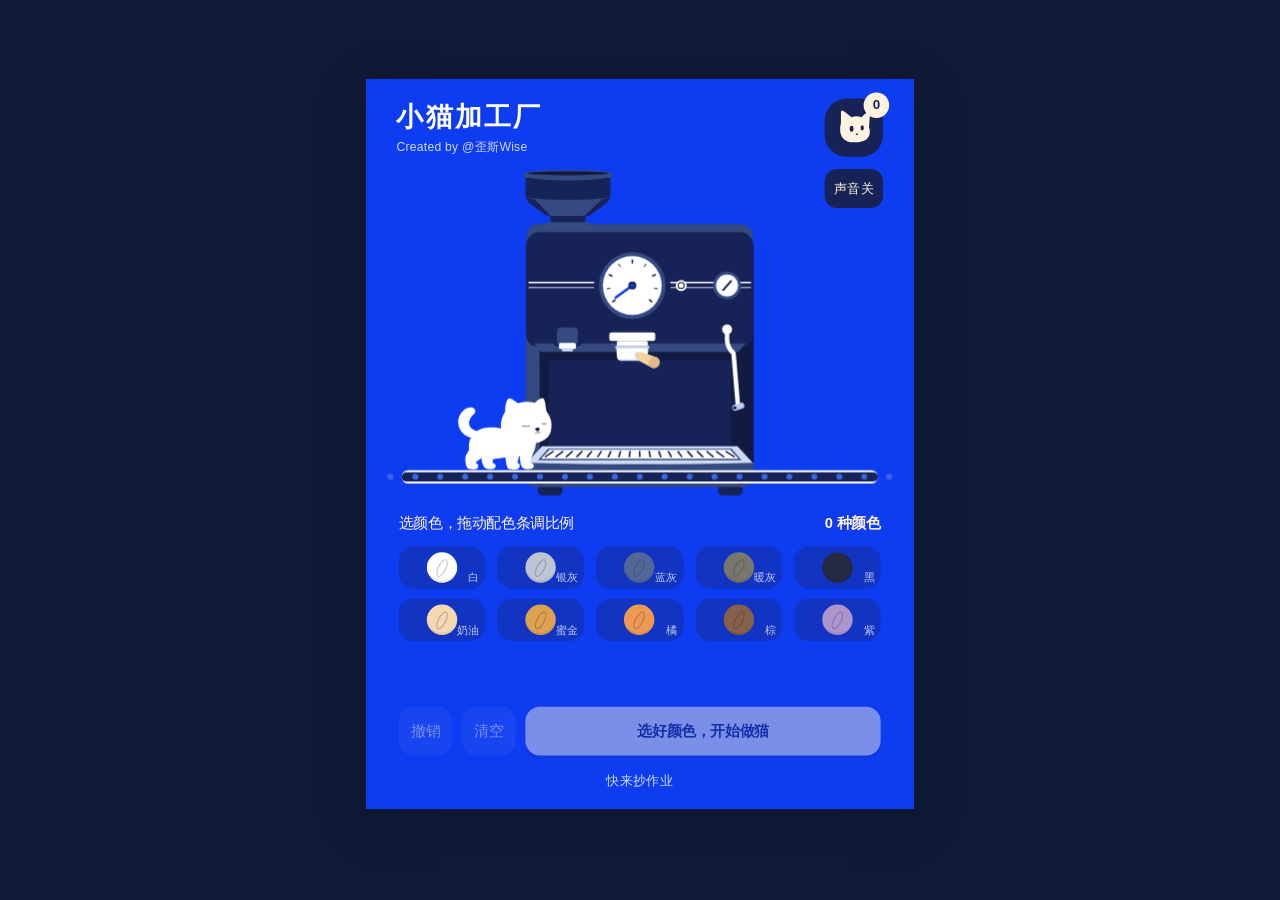
==== commit 5ad092c4: "将游戏声音开关移入画面并更新小工具包" ====
--- a/游戏/index.html
+++ b/游戏/index.html
@@ -18,6 +18,7 @@
           <span id="collection-count">0</span>
         </button>
       </header>
+      <button id="audio" class="game-audio" aria-pressed="false" aria-label="开启游戏音效">声音关</button>
       <section id="mix-panel" class="mix-panel" aria-label="豆子色盘">
         <div class="mix-heading"><span id="mix-label">选颜色，拖动配色条调比例</span><strong id="bean-count">0 种颜色</strong></div>
         <div id="palette" class="palette"></div>
@@ -51,9 +52,9 @@
     </div>
   </section>
     </section></div>
-    <div id="game-controls" class="playback" role="group" aria-label="制作过程播放控制">
+    <div id="game-controls" class="playback" hidden role="group" aria-label="制作过程播放控制">
       <button id="pause" disabled>暂停</button><input id="progress" type="range" min="0" max="8" step="0.01" value="0" aria-label="制作进度" disabled>
-      <button id="replay" disabled>重播</button><button id="speed">1×</button><button id="audio" aria-pressed="false">声音关</button><output id="clock">00:00 / 00:08</output>
+      <button id="replay" disabled>重播</button><button id="speed">1×</button><output id="clock">00:00 / 00:08</output>
     </div>
   </main>
   <div id="toast" role="status" aria-live="polite"></div>
--- a/游戏/style.css
+++ b/游戏/style.css
@@ -30,3 +30,6 @@
 #factory .card-sheet{width:340px;max-width:100%;max-height:100%;overflow:auto}
 #factory .card-actions button{min-width:0}
 #collection-open{transform:scale(var(--receive-scale,1));box-shadow:0 0 0 var(--receive-ring,0px) #fff3df30;transition:none}
+
+/* Game sound remains inside the 3:4 frame, below the collection button. */
+.game-audio{position:absolute;top:74px;right:25px;width:48px;min-height:32px;padding:6px 0;border-radius:10px;background:#172356;color:#FFF3DF;font-size:11px}
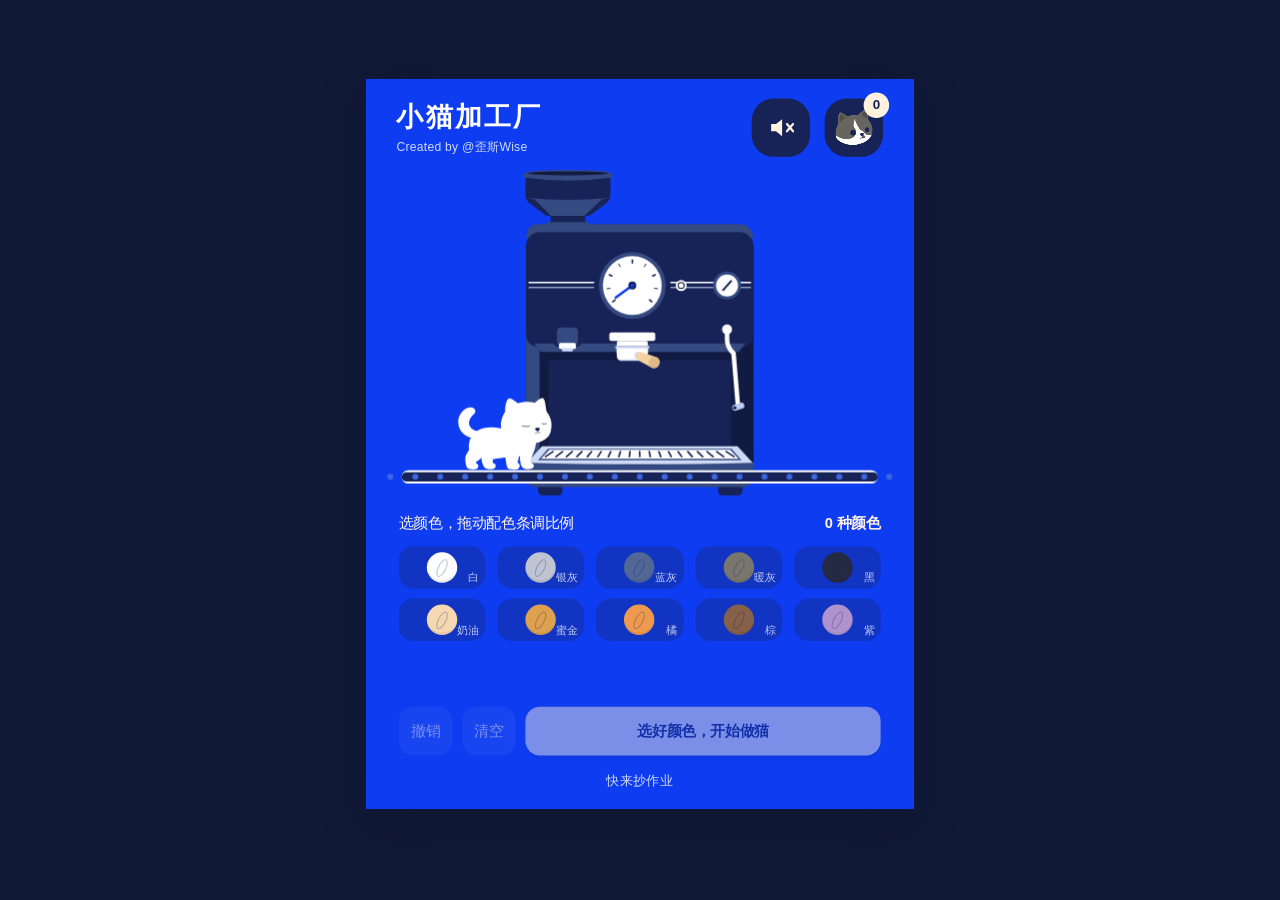
==== commit 388f64b9: "调整声音图标位置并用小葵脸作为收藏入口" ====
--- a/游戏/index.html
+++ b/游戏/index.html
@@ -14,11 +14,13 @@
       <header class="game-header">
         <div><h1>小猫加工厂</h1><p class="author-credit">Created by @歪斯Wise</p></div>
         <button id="collection-open" class="collection-button" aria-label="打开猫咪收藏夹">
-          <svg viewBox="0 0 44 44" aria-hidden="true"><path d="M8 19 8 8Q8 5 11 7L19 13Q24 11 29 13L36 7Q38 6 38 10L37 23Q41 37 26 39L18 39Q4 36 8 19Z" fill="currentColor"/><ellipse cx="19" cy="25" rx="2" ry="3" fill="#172356"/><ellipse cx="30" cy="24" rx="1.7" ry="2.7" fill="#172356"/><path d="m23 30 3 0-1.5 2Z" fill="#172356"/></svg>
+          <canvas id="collection-face" width="144" height="144" aria-hidden="true"></canvas>
           <span id="collection-count">0</span>
         </button>
       </header>
-      <button id="audio" class="game-audio" aria-pressed="false" aria-label="开启游戏音效">声音关</button>
+      <button id="audio" class="game-audio" aria-pressed="false" aria-label="开启游戏音效">
+        <svg viewBox="0 0 24 24" aria-hidden="true" focusable="false"><path d="M4 9h4l5-4v14l-5-4H4Z" fill="currentColor"/><g fill="none" stroke="currentColor" stroke-width="1.8" stroke-linecap="round"><path class="audio-on" d="M16 8a6 6 0 0 1 0 8M19 5a10 10 0 0 1 0 14"/><path class="audio-off" d="m17 9 5 6m0-6-5 6"/></g></svg>
+      </button>
       <section id="mix-panel" class="mix-panel" aria-label="豆子色盘">
         <div class="mix-heading"><span id="mix-label">选颜色，拖动配色条调比例</span><strong id="bean-count">0 种颜色</strong></div>
         <div id="palette" class="palette"></div>
--- a/游戏/style.css
+++ b/游戏/style.css
@@ -2,7 +2,7 @@
 *{box-sizing:border-box}body{margin:0;min-height:100vh;padding:12px 12px 24px;padding-top:calc(12px + env(safe-area-inset-top,0px));padding-bottom:calc(24px + env(safe-area-inset-bottom,0px))}button,input{font:inherit}button{cursor:pointer;border:0;touch-action:manipulation}button:disabled{cursor:default;opacity:.45}button:focus-visible,input:focus-visible{outline:3px solid #F9CD77;outline-offset:3px}[hidden]{display:none!important}h1,h2,p{margin:0}button{transition:transform .12s,background .12s}button:active:not(:disabled){transform:scale(.96)}
 #game-shell{max-width:580px;margin:0 auto}#factory{position:relative;width:100%;aspect-ratio:3/4;isolation:isolate}#factory-art{position:absolute;width:100%;height:100%;left:0;top:0}.game-header{position:absolute;top:16px;left:22px;right:22px;display:flex;align-items:center;justify-content:space-between}.eyebrow{display:block;font-size:10px;letter-spacing:2px;opacity:.65;margin-bottom:5px}h1{font-size:22px;font-weight:650;letter-spacing:2px}.collection-button{position:relative;border-radius:18px;background:#172356;color:var(--cream);width:52px;height:52px;box-shadow:0 4px 0 rgba(17,27,66,.25)}.collection-button svg{width:35px;height:35px}.collection-button span{position:absolute;right:-5px;top:-5px;min-width:21px;height:21px;background:var(--cream);color:var(--navy);border-radius:20px;font-size:11px;line-height:21px;font-weight:700}
 .mix-panel{position:absolute;bottom:10px;left:6%;right:6%;color:var(--cream)}.mix-heading{display:flex;align-items:center;justify-content:space-between;font-size:12px;margin-bottom:10px}.mix-heading strong{font-size:15px;font-variant-numeric:tabular-nums}.palette{display:grid;grid-template-columns:repeat(5,1fr);gap:7px 11px}.swatch{position:relative;height:45px;border-radius:12px;background:rgba(23,35,86,.30);display:flex;align-items:center;justify-content:center;color:white}.swatch .color{width:28px;height:28px;border-radius:50%;background:var(--bean);box-shadow:inset 0 -2px 0 rgba(0,0,0,.07)}.swatch .color::after{content:'';display:block;width:5px;height:14px;border:1.2px solid rgba(23,35,86,.26);border-radius:50%;transform:rotate(27deg);margin:6px auto}.swatch small{position:absolute;bottom:2px;right:5px;font-size:9px;opacity:.72}.swatch b{position:absolute;right:2px;top:-3px;background:var(--cream);color:var(--navy);border-radius:12px;font-size:10px;line-height:17px;min-width:17px}.swatch[aria-pressed=true]{box-shadow:inset 0 0 0 1px rgba(255,255,255,.6);background:rgba(255,255,255,.13)}.mix-actions{display:flex;align-items:center;margin-top:11px}.mix-actions>*+*{margin-left:8px}.primary,.secondary,.quiet{min-height:42px;padding:9px 15px;border-radius:12px;font-size:12px}.primary{background:var(--cream);color:var(--navy);font-weight:700;box-shadow:0 3px 0 rgba(17,27,66,.16)}.mix-actions .primary{flex:1;padding-left:4px;padding-right:4px}.quiet{color:inherit;background:rgba(255,255,255,.10);padding-left:10px;padding-right:10px}.secondary{color:var(--cream);background:var(--navy)}.recipe-tip{background:none;color:#CFDAF7;font-size:10px;width:100%;margin-top:9px;min-height:20px}.making-panel{position:absolute;bottom:54px;left:10%;right:10%;text-align:center}.making-panel button{margin:22px 4px 0}.batch-colors{display:flex;justify-content:center;gap:24px}.batch-colors span{display:flex;flex-direction:column;align-items:center;gap:10px;min-width:88px;font-size:14px;line-height:20px;font-weight:500;white-space:nowrap}.batch-colors i{display:block;width:38px;height:38px;flex-shrink:0;border-radius:50%}
-.playback{margin-top:8px;display:flex;align-items:center;flex-wrap:wrap;padding:10px 12px;border:1px solid rgba(255,255,255,.15);border-radius:14px;background:rgba(21,32,43,.79);color:#fff5e5;font-size:12px;transition:opacity .18s}.playback>*+*{margin-left:8px}.playback button{background:rgba(255,255,255,.094);color:inherit;border-radius:7px;min-height:38px;flex:0 0 44px;font-size:11px}.playback input{min-width:0;flex:1;height:38px;accent-color:#f3c680;touch-action:none}.playback output{white-space:nowrap;font-size:10px}.playback.is-hidden{opacity:0;pointer-events:none}#audio[aria-pressed=true]{background:#f3c680;color:#172356}
+.playback{margin-top:8px;display:flex;align-items:center;flex-wrap:wrap;padding:10px 12px;border:1px solid rgba(255,255,255,.15);border-radius:14px;background:rgba(21,32,43,.79);color:#fff5e5;font-size:12px;transition:opacity .18s}.playback>*+*{margin-left:8px}.playback button{background:rgba(255,255,255,.094);color:inherit;border-radius:7px;min-height:38px;flex:0 0 44px;font-size:11px}.playback input{min-width:0;flex:1;height:38px;accent-color:#f3c680;touch-action:none}.playback output{white-space:nowrap;font-size:10px}.playback.is-hidden{opacity:0;pointer-events:none}#audio[aria-pressed=true]{background:#FFF3DF;color:#172356}
 .overlay{position:fixed;z-index:10;inset:0;background:rgba(8,17,55,.62);display:flex;align-items:center;justify-content:center;padding:20px;padding-top:calc(20px + env(safe-area-inset-top,0px));padding-bottom:calc(20px + env(safe-area-inset-bottom,0px));overflow:auto;overscroll-behavior:contain}.collection-sheet{background:#0E3CF1;border:1px solid rgba(255,255,255,.2);border-radius:28px;padding:25px;max-width:590px;width:100%;max-height:100%;overflow:auto;box-shadow:0 20px 100px rgba(0,0,0,.24)}.collection-sheet header,.card-top{display:flex;align-items:center;justify-content:space-between}.collection-sheet h2{font-size:23px}.close{width:44px;height:44px;border-radius:50%;background:rgba(255,255,255,.1);color:inherit;font-size:27px}.collection-sheet header .eyebrow{font-size:9px;letter-spacing:1px}#collection-summary{font-size:12px;opacity:.7;margin:20px 0}.puck-grid{display:grid;grid-template-columns:repeat(5,minmax(0,1fr));gap:22px 5px;min-height:120px}.puck-button{padding:0;border:0;background:none;color:var(--cream);min-height:70px;min-width:0;position:relative}.puck-button canvas{width:100%;height:auto;display:block}.puck-button span{display:block;font-size:10px;white-space:nowrap;overflow:hidden;text-overflow:ellipsis;margin-top:4px}.puck-button small{position:absolute;right:0;top:0;font-size:9px;background:#172356;padding:3px 5px;border-radius:10px}.page-nav{display:flex;justify-content:space-between;align-items:center;margin-top:28px;font-size:12px}.storage-note{font-size:10px;line-height:1.8;opacity:.62;margin-top:20px}.storage-note.warning{color:#F9CD77;opacity:1}#empty-collection{text-align:center;font-size:14px;line-height:2;padding:22px 0}
 .card-overlay{z-index:20}.card-sheet{width:370px;width:min(370px,calc((100vh - 160px - env(safe-area-inset-top,0px) - env(safe-area-inset-bottom,0px)) * .75));max-width:100%;display:flex;flex-direction:column;align-items:stretch;flex-shrink:0}.card-frame{position:relative;width:100%;aspect-ratio:3/4}#cat-card{display:block;width:100%;height:auto;aspect-ratio:3/4;border-radius:18px;box-shadow:0 14px 60px rgba(0,0,0,.24)}#card-close{position:absolute;top:6px;right:6px;width:32px;height:32px;border-radius:50%;background:#FFF3DF;color:#172356;font-size:25px;line-height:1;display:grid;place-items:center}.visually-hidden{position:absolute;width:1px;height:1px;padding:0;overflow:hidden;clip:rect(0,0,0,0);white-space:nowrap;border:0}.card-actions{display:flex;margin-top:14px;flex-shrink:0}.card-actions button{flex:1}.card-actions button+button{margin-left:10px}#save-status{text-align:center;font-size:11px;line-height:1.5;min-height:0;margin-top:10px}#save-status:empty{display:none}@supports(height:100dvh){.card-sheet{width:min(370px,calc((100dvh - 160px - env(safe-area-inset-top,0px) - env(safe-area-inset-bottom,0px)) * .75))}}#toast{position:fixed;z-index:30;bottom:30px;left:50%;transform:translate(-50%,12px);background:var(--cream);color:var(--navy);border-radius:12px;padding:12px 18px;font-size:12px;max-width:88vw;opacity:0;pointer-events:none;transition:opacity .18s,transform .18s;box-shadow:0 5px 25px rgba(0,0,0,.15)}#toast.visible{opacity:1;transform:translate(-50%,0)}
 @media(max-width:720px){.playback input{order:1}.playback #pause{order:0}.playback #clock{order:2}.playback::after{content:'';flex-basis:100%;height:7px;order:3}.playback #replay{order:4;margin-left:0}.playback #speed{order:5}.playback #audio{order:6}}
@@ -31,5 +31,8 @@
 #factory .card-actions button{min-width:0}
 #collection-open{transform:scale(var(--receive-scale,1));box-shadow:0 0 0 var(--receive-ring,0px) #fff3df30;transition:none}
 
-/* Game sound remains inside the 3:4 frame, below the collection button. */
-.game-audio{position:absolute;top:74px;right:25px;width:48px;min-height:32px;padding:6px 0;border-radius:10px;background:#172356;color:#FFF3DF;font-size:11px}
+/* Sound and collection icons share the same top row inside the game. */
+.game-audio{position:absolute;top:16px;right:85px;width:48px;height:48px;padding:12px;border-radius:18px;background:#172356;color:#FFF3DF;display:flex;align-items:center;justify-content:center}
+.game-audio svg{display:block;width:24px;height:24px}.game-audio .audio-on{display:none}.game-audio[aria-pressed=true] .audio-on{display:block}.game-audio[aria-pressed=true] .audio-off{display:none}
+
+.collection-button{padding:6px}.collection-button canvas{display:block;width:36px;height:36px}
